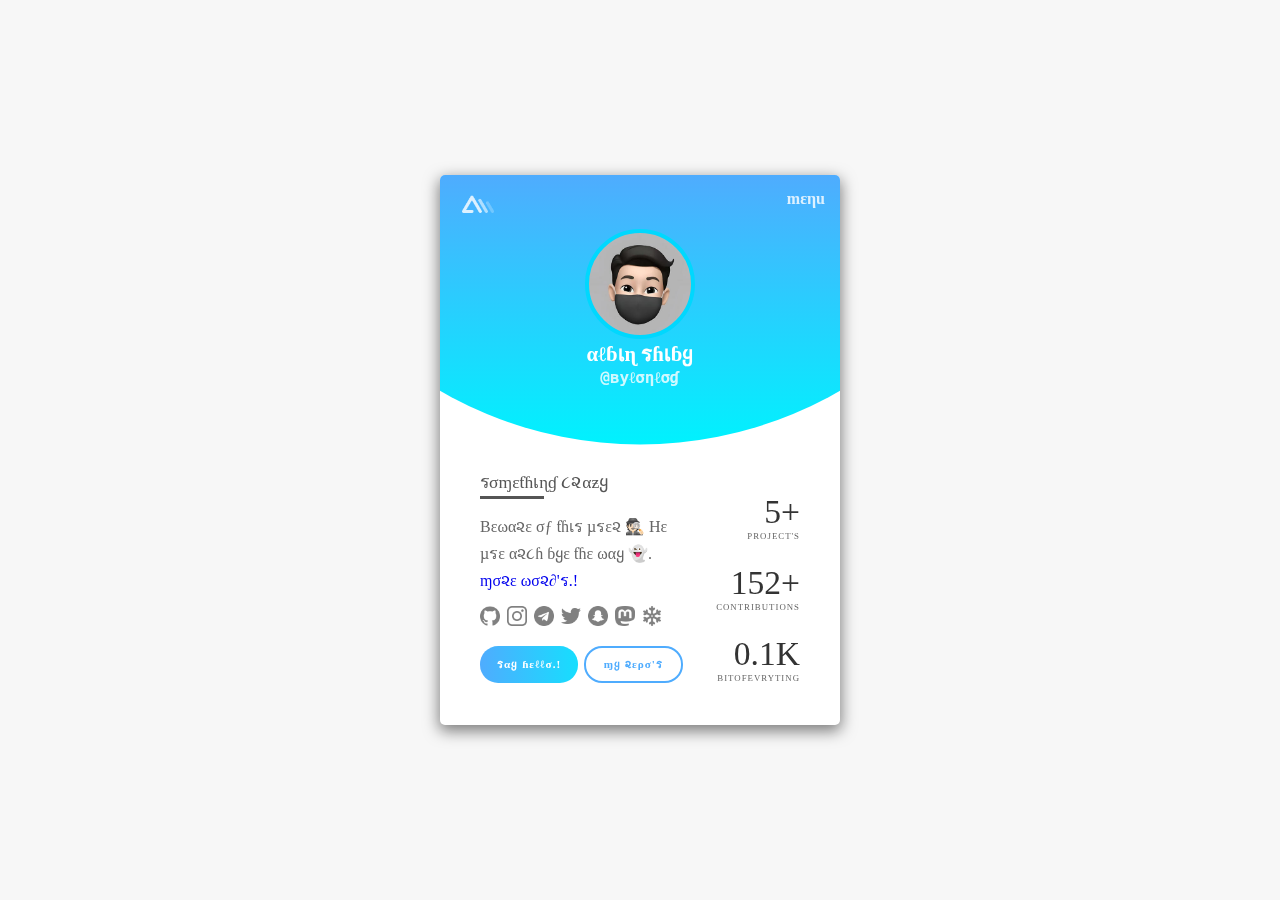
==== index.html @ 75353cfd "Update index.html" ====
<!DOCTYPE html>
<html lang="en">
<head>
    <meta charset="UTF-8">
    <meta name="viewport" content="width=device-width, initial-scale=1.0">
    <meta http-equiv="X-UA-Compatible" content="ie=edge">
    <meta name="theme-color" content="#f7f7f7" />

    <meta property="og:title" content="@BylonLog" />
<meta property="og:description" content="BylonLog | Personal Page For Public" />
<meta property="og:type" content="website" />
<meta property="og:url" content="https://bylonlog.github.io" />
<meta property="og:site_name" content="BylonLog" />
<meta property="og:image" content="assets/img/profile.jpg" />
<meta property="og:image:type" content="image/jpg" />
<meta property="og:locale" content="en_US">
<meta name="description" content="BylonLog | Personal Page For Public">
    


    <link rel="stylesheet" type="text/css" href="assets/style.css">
    <link rel="stylesheet" type="text/css" href="assets/darkk.css">
    <title>Personal WebPage | @BylonLog</title>
    <link rel="icon" type="image/png" href="assets/img/icon.png"/>
    <style>
.dropbtn {
  background-color: transparent;
  color: white;
  padding: 14px;
  height:40px;
  font-size: 16px;
  border-radius: 5px;
  border:1px solid transparent;
  cursor: pointer;
  transform: rotate(0deg);
  float:right;
}

.dropdown {
  position: relative;
  display: inline-block;
}

.dropdown-content {
  display: none;
  position: absolute;
  top:40px;
  right: 0;
  background-color: #f9f9f9;
  min-width: 100px;
  box-shadow: 0px 8px 16px 0px rgba(0,0,0,0.2);
  z-index: 1;
  border-radius:5px;
}

.dropdown-content a {
  color: black;
  padding: 12px 16px;
  text-decoration: none;
  display: block;
  border-radius:5px;
}

.dropdown-content a:hover {background-color: #f1f1f1;}
.dropdown:hover .dropdown-content {display: block;}
.dropdown:hover .dropbtn {background-color: #3e8e41;}
</style>
</head>
<body>
    
    <div class="modal">
        <img src="assets/img/icon1.gif" alt="">
        <div class="close"></div>
    </div>
    
            
    <div class="container">
    
        <div class="card">
        <div class="dropdown menu" style="float:right;">
  <button class="dropbtn menu"><b>mεηu</b></button>
  <div class="dropdown-content">
    <a href="/">Go Home</a>
    <a href="#">Blog'S</a>
    <a href="404">404 eror</a>
  </div>
</div>
            <div class="header">
                <a href="/" class="logo"><img src="assets/img/icons/logo.png" class="logo"></a>


                <div class="main">
                
                    <div class="image">
                        <div class="hover">
                            <i class="fas fa-camera fa-2x"></i>
                        </div>
                    </div>
                    <h3 class="name"><b>αℓɓเɳ รɦเɓყ</b></h3>
                    <h3 class="sub-name">@вуℓσηℓσɠ</h3>
                </div>
            </div>

            <div class="content">
                <div class="left">
                    <div class="about-container">
                        <h3 class="title">รσɱεƭɦเɳɠ ૮૨αƶყ</h3>
                        <p class="text">Bεωα૨ε σƒ ƭɦเร µรε૨ 🕵🏻 Hε µรε α૨૮ɦ ɓყε ƭɦε ωαყ 👻. <a href="#" class="more">ɱσ૨ε ωσ૨∂'ร.!</a></p>
                    </div>

                    <div class="icons-container">
                        <div class="icon">
                            <a href="https://github.com/bylonlog"><img class="icon" src="assets/img/icons/github.png"></img></a>
                            <a href="https://instagram.com/bylonlog"><img class="icon" src="assets/img/icons/instagram.png"></img></a>
                            <a href="https://t.me/@bylonlog"><img class="icon" src="assets/img/icons/telegram.png"></img></a>
                            <a href="https://twitter.com/bylonlog"><img class="icon" src="assets/img/icons/twitter.png"></img></a>
                            <a href="https://snapchat.com/add/bylonlog"><img class="icon" src="assets/img/icons/snapchat.png"></img></a>
                            <a href="https://mstdn.social/@bylonlog"><img class="icon" src="assets/img/icons/mast.png"></img></a>
                            <a href="sf.html"><img class="icon" src="assets/img/icons/snow.png"></img></a>
                       
                           </div><br>
                    </div>
                    <div class="buttons-wrap">
                        <div class="follow-wrap">
                            <a href="mailto:hi.bylonlog@skiff.com" class="follow"><b>รαყ ɦεℓℓσ.!</b></a>
                        </div>
                        <div class="share-wrap">
                            <a href="https://github.com/bylonlog" class="share"><b>ɱყ ૨ερσ'ร</b></a>
                        </div>
                    </div>
                </div>

                <div class="right">
                    <div>
                        <h3 class="number">5+</h3>
                        <h3 class="number-title">Project'S</h3>
                    </div>
                    <div>
                        <h3 class="number">152+</h3>
                        <h3 class="number-title">Contributions</h3>
                    </div>
                    <div>
                        <h3 class="number">0.1K</h3>
                        <h3 class="number-title">BitOfEvryTing</h3>
                    </div>
                </div>
            </div>
        </div>
    </div>
    <script src="assets/js/app.js"></script>
</body>
</html>
---- assets/style.css ----
*{
    padding: 0;
    margin: 0;
    box-sizing: border-box;
    font-family: 'squiggle14', squiggle14;
}

body{
background-color:#f7f7f7;
 
}

.container{
    padding: 20px;
    display: flex;
    justify-content: center;
    align-items: center;
    min-height: 100vh;
}


.card{
    position: relative;
    width: 400px;
    background-color: #fff;
    border-radius: 5px;
    box-shadow: 0 5px 15px 1px rgba(0, 0, 0, 0.5);
    overflow: hidden;
}

.card:before{
    content: '';
    position: absolute;
    width: 100%;
    height: 270px;
    top: 0;
    left: 0;
    background-image: linear-gradient(to top, #00f2fe, #4facfe);
    clip-path: circle(400px at 50% -48.5%);
}

.header{
    position: relative;
    height: 265px;
}

.menu{
    z-index: 3;
    transition: .3s;
    opacity: .9;
}

.menu:hover{
    opacity: 1;
}

.logo{
    position: absolute;
    width: 32px;
    height:18px;
    top: .6rem;
    left: .7rem;
    z-index: 3;
    transition: .3s;
    opacity: .9;
}
.logo:hover{
    opacity: 1;
}

.main{
    position: absolute;
    width: 100%;
    height: 100%;
    top: 0;
    left: 0;
    display: flex;
    flex-direction: column;
    justify-content: center;
    align-items: center;
}

.main .image{
    position: relative;
    width: 110px;
    height: 110px;
    border-radius: 50%;
    background: url('img/profile.jpg') no-repeat center / cover;
    border: 4px solid #00d8fe;
    margin-bottom: 2px;
    overflow: hidden;
    cursor: pointer;
}

.image .hover{
    position: absolute;
    width: 100%;
    height: 100%;
    top: 0;
    left: 0;
    background-color: rgba(79, 172, 254, .7);
    display: flex;
    justify-content: center;
    align-items: center;
    color: #fff;
    transition: .5s;
    opacity: 0;
}

.image:hover .hover{
    opacity: 1;
}

.hover.active{
    opacity: 1;
}

.name{
    font-size: 1.3rem;
    color: #fff;
    font-weight: 520;
    line-height: .8;
    margin: 5px 0;
}

.sub-name{
    font-family: 'Cutive Mono', monospace;
    font-size: 1rem;
    opacity: .8;
    color: #fff;
}

.content{
    display: flex;
    padding: 1.7rem 2.5rem 2.6rem 2.5rem;
}

.right{
    padding-top: 1.5rem;
    display: flex;
    flex-direction: column;
    text-align: right;
    align-items: flex-end;
    justify-content: space-between;
    margin-left: 2.1rem;
}

.number{
    font-size: 2.1rem;
    font-weight: 200;
    color: #333;
    line-height: 1.2;
}

.number-title{
    font-size: .55rem;
    color: #666;
    font-weight: 400;
    line-height: 1;
    letter-spacing: 1px;
    text-transform: uppercase;
}

.title{
    position: relative;
    color: #555;
    font-weight: 500;
    font-size: 1.1rem;
    padding: 0 0 3px 0;
    margin-bottom: .9rem;
    display: inline-block;
}

.title:after{
    content: '';
    position: absolute;
    height: 3px;
    width: 50%;
    background-color: #555;
    bottom: 0;
    left: 0;
}

.text{
    color: #666;
    font-weight: 300;
    line-height: 1.7;
}
.more{
    text-decoration: none;
}
.more:hover{
    text-decoration: underline;
    transition-delay: 2s;
    transition-duration: 3s;
}
.icons-container{
    padding: .7rem 0;
}

.icon{
    margin-right: 3px;
    transition: .3s;
    width: 20px;
    height: 20px;
    display: inline;
    filter: contrast(0%);
}
.icon:hover{
    filter:contrast(60%)
}

.buttons-wrap{
    display: flex;
    margin-top: 5px;
}

.follow-wrap, .share-wrap{
    flex: 4;
    display: flex;
    justify-content: center;
    align-items: center;
    transition: .5s;
}

.follow-wrap:hover, .share-wrap:hover{
    flex: 5;
}

.follow{
    padding: 9.6px 0;
    width: 100%;
    background: linear-gradient(to right, #4facfe 0%, #00f2fe 140%);
    color: #fff;
    text-align: center;
    text-decoration: none;
    font-size: .7rem;
    letter-spacing: 1px;
    text-transform: none;
    border-radius: 18.1px;
    margin-right: 3px;
}

.share{
    padding: 7.6px 0;
    width: 100%;
    border: 2px solid #4facfe;
    color: #4facfe;
    text-decoration: none;
    text-align: center;
    font-size: .7rem;
    letter-spacing: 1px;
    text-transform: none;
    margin-left: 3px;
    border-radius: 18.1px;
}

.modal{
    position: fixed;
    width: 100%;
    height: 100vh;
    background-color: rgba(0, 0, 0, 0.8);
    z-index: -1;
    opacity: 0;
    transition: .5s;
}

.modal img{
    position: absolute;
    top: 25%;
    left: 50%;
    transform: translate(-50%, -50%) scale(.3);
    max-width: 100%;
    max-height: 100%;
    transition: .5s;
}

.modal.show{
    opacity: 1;
    z-index: 99;
}

.modal.show img{
    top: 50%;
    transform: translate(-50%, -50%) scale(1);
}

.close{
    position: absolute;
    top: 1rem;
    right: 1rem;
    width: 30px;
    height: 30px;
    cursor: pointer;
    transition: .3s;
}

.close:hover{
    opacity: .5;
}

.close:before, .close:after{
    content: '';
    position: absolute;
    width: 100%;
    height: 3px;
    border-radius: 1.5px;
    top: 50%;
    left: 50%;
    background-color: #fff;
}

.close:before{
    transform: translate(-50%, -50%) rotate(45deg);
}

.close:after{
    transform: translate(-50%, -50%) rotate(135deg);
}

@media (max-width: 410px){
    .content{
        flex-direction: column;
    }

    .right{
        flex-direction: row;
        text-align: center;
        justify-content: space-around;
        align-items: center;
        margin: 0;
    }
}

@media (max-width: 370px){
    .header{
        height: 230px;
    }

    .card:before{
        clip-path: circle(400px at 50% -74.5%);
        height: 230px;
    }

 

    .main .image{
        width: 90px;
        height: 90px;
        border-width: 3px;
    }

    .name{
        font-size: 1.1rem;
    } 
    .sub-name{
        font-size: .8rem;
    }

    .content{
        padding: 1.2rem 1.8rem 1.8rem 1.8rem;
    }

    .number{
        font-size: 1.8rem;
    }

    .number-title{
        font-size: .4rem;
    }

    .right{
        padding-top: 1rem;
    }

    .title{
        font-size: .9rem;
        margin-bottom: .5rem;
    }

    .text{
        font-size: .8rem;
    }

    .icons-container{
        padding: .4rem 0;
    }

    .icon{
        font-size: 1rem;
        width: 18px;
    height: 18px;
    }

    .follow{
        padding: 7.6px 0;
        border-radius: 14.6px;
        font-size: .6rem;
    }

    .share{
        padding: 5.6px 0;
        border-radius: 14.6px;
        font-size: .6rem;
    }
}
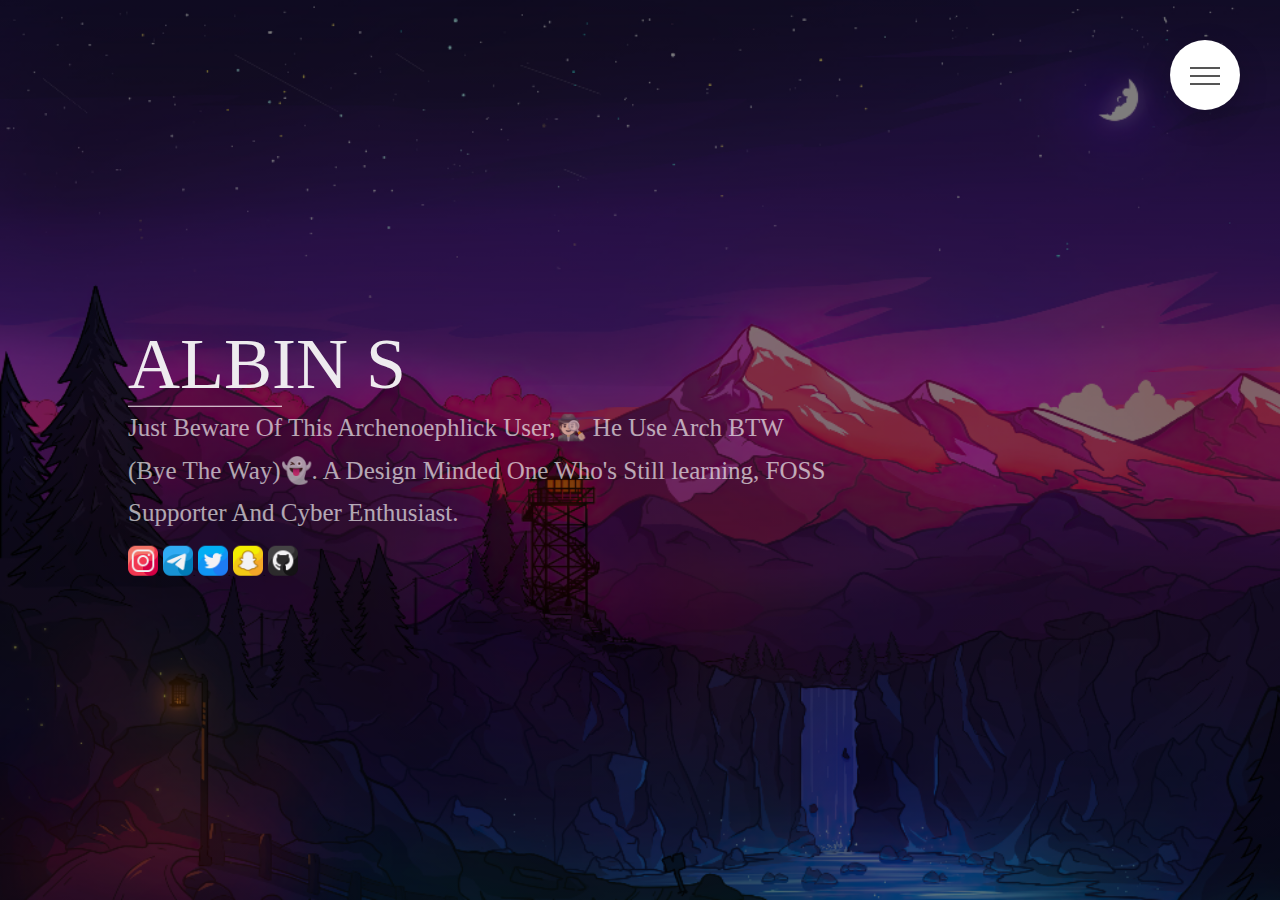
==== commit 94e54df7: "Add files via upload" ====
--- a/index.html
+++ b/index.html
@@ -1,152 +1,78 @@
 <!DOCTYPE html>
 <html lang="en">
+
 <head>
-    <meta charset="UTF-8">
-    <meta name="viewport" content="width=device-width, initial-scale=1.0">
-    <meta http-equiv="X-UA-Compatible" content="ie=edge">
-    <meta name="theme-color" content="#f7f7f7" />
+        <meta http-equiv="content-type" content="text/html; charset=UTF-8">
+        <meta charset="UTF-8">
+        <meta name="viewport" content="width=device-width, initial-scale=1.0">
+        <title>BylonLog | Personal Page</title>
+        <meta name="theme-color" content="#0f0a20">
+        <meta name="description" content="  
+ALBIN S
+Just Beware Of This Archenoephlick User,🕵🏻 He Use Arch BTW (Bye The Way)👻. A Design Minded One Who's Still learning, FOSS Supporter And Cyber Enthusiast.">
+        <meta itemprop="name" content="BylonLog | Personal Page">
+        <meta itemprop="description" content="  
+ALBIN S
+Just Beware Of This Archenoephlick User,🕵🏻 He Use Arch BTW (Bye The Way)👻. A Design Minded One Who's Still learning, FOSS Supporter And Cyber Enthusiast.">
+        <meta itemprop="image" content="/meta.68c3c419.jpg">
+        <meta property="og:url" content="http://nisar.surge.sh">
+        <meta property="og:type" content="website">
+        <meta property="og:title" content="BylonLog | Personal Page">
+        <meta property="og:description" content="  
+ALBIN S
+Just Beware Of This Archenoephlick User,🕵🏻 He Use Arch BTW (Bye The Way)👻. A Design Minded One Who's Still learning, FOSS Supporter And Cyber Enthusiast.">
+        <meta property="og:image" content="/meta.68c3c419.jpg">
+        <meta name="twitter:card" content="summary_large_image">
+        <meta name="twitter:title" content="BylonLog | Personal Page">
+        <meta name="twitter:description" content="  
+ALBIN S
+Just Beware Of This Archenoephlick User,🕵🏻 He Use Arch BTW (Bye The Way)👻. A Design Minded One Who's Still learning, FOSS Supporter And Cyber Enthusiast.">
+        <meta name="twitter:image" content="/meta.68c3c419.jpg">
+        <link href="index_files/css.css" rel="stylesheet">
+        <script src="index_files/js/js.f91db0e0.js" defer="defer"></script>
+        <link rel="stylesheet" href="index_files/js.6b45d150.css">
+        <link rel="icon" type="image/png" href="index_files/icons/icon.png"/>
+</head>
 
-    <meta property="og:title" content="@BylonLog" />
-<meta property="og:description" content="BylonLog | Personal Page For Public" />
-<meta property="og:type" content="website" />
-<meta property="og:url" content="https://bylonlog.github.io" />
-<meta property="og:site_name" content="BylonLog" />
-<meta property="og:image" content="assets/img/profile.jpg" />
-<meta property="og:image:type" content="image/jpg" />
-<meta property="og:locale" content="en_US">
-<meta name="description" content="BylonLog | Personal Page For Public">
-    
+<body>
 
+        <div class="navigation"> <input type="checkbox" class="navigation__checkbox" id="nav-toggle"> <label
+                        for="nav-toggle" class="navigation__button"> <span class="navigation__icon"
+                                aria-label="toggle navigation menu">&nbsp;</span> </label>
+                <div class="navigation__background">&nbsp;</div>
+                <nav class="navigation__nav" role="navigation">
+                        <ul class="navigation__list">
+                                <li class="navigation__item"> <a href="#header"
+                                                class="navigation__link"><span>01</span>Go Homepage</a> </li>
+                                <li class="navigation__item"> <a href="https://github.com/bylonlog"
+                                                class="navigation__link"><span>02</span>Work'S view</a> </li>
+                                <li class="navigation__item"> <a href="sf"
+                                                class="navigation__link"><span>03</span>SnowFlakeS</a> </li>
+                                <li class="navigation__item"> <a href="social"
+                                                class="navigation__link"><span>04</span>Social Links</a> </li>
+                                <li class="navigation__item"> <a href="mailto:hi.bylonlog@skiff.com"
+                                                class="navigation__link"><span>05</span>get In Touch</a> </li>
+                        </ul>
+                </nav>
+        </div>
+        <header class="header" role="banner" id="header">
+                <div class="header__text-box">
+                        <h1 class="heading-primary"><strong>ALBIN S</strong></h1>
+                        <hr />
+                        <p class="header__description">Just Beware Of This Archenoephlick User,🕵🏻 He Use Arch BTW (Bye The Way)👻. A Design Minded One Who's Still learning, FOSS Supporter And Cyber Enthusiast.</p><br>
+                        <div class="icon">
+     <a href="https://instagram.com/bylonlog"><img class="icon" src="index_files/icons/insta.png"></img></a>.
+     <a href="https://t.me/bylonlog"><img class="icon" src="index_files/icons/telegram.png"></img></a>.
+     <a href="https://twitter.com/bylonlog"><img class="icon" src="index_files/icons/twit.png"></img></a>.
+     <a href="https://snapchat.com/add/bylonlog"><img class="icon" src="index_files/icons/snapchat.png"></img></a>.
+     <a href="https://github.com/bylonlog"><img class="icon" src="index_files/icons/github.png"></img></a><br>
+    </div>
+                </div>
+        </header>
+        
+                               
+            
+        <script>for (var e = document.querySelector(".navigation__checkbox"), n = document.querySelectorAll(".navigation__link"), c = 0; c < n.length; ++c)n[c].addEventListener("click", function () { e.checked = !1 });</script>
+</body>
 
-    <link rel="stylesheet" type="text/css" href="assets/style.css">
-    <link rel="stylesheet" type="text/css" href="assets/darkk.css">
-    <title>Personal WebPage | @BylonLog</title>
-    <link rel="icon" type="image/png" href="assets/img/icon.png"/>
-    <style>
-.dropbtn {
-  background-color: transparent;
-  color: white;
-  padding: 14px;
-  height:40px;
-  font-size: 16px;
-  border-radius: 5px;
-  border:1px solid transparent;
-  cursor: pointer;
-  transform: rotate(0deg);
-  float:right;
-}
-
-.dropdown {
-  position: relative;
-  display: inline-block;
-}
-
-.dropdown-content {
-  display: none;
-  position: absolute;
-  top:40px;
-  right: 0;
-  background-color: #f9f9f9;
-  min-width: 100px;
-  box-shadow: 0px 8px 16px 0px rgba(0,0,0,0.2);
-  z-index: 1;
-  border-radius:5px;
-}
-
-.dropdown-content a {
-  color: black;
-  padding: 12px 16px;
-  text-decoration: none;
-  display: block;
-  border-radius:5px;
-}
-
-.dropdown-content a:hover {background-color: #f1f1f1;}
-.dropdown:hover .dropdown-content {display: block;}
-.dropdown:hover .dropbtn {background-color: #3e8e41;}
-</style>
-</head>
-<body>
-    
-    <div class="modal">
-        <img src="assets/img/icon1.gif" alt="">
-        <div class="close"></div>
-    </div>
-    
-            
-    <div class="container">
-    
-        <div class="card">
-        <div class="dropdown menu" style="float:right;">
-  <button class="dropbtn menu"><b>mεηu</b></button>
-  <div class="dropdown-content">
-    <a href="/">Go Home</a>
-    <a href="#">Blog'S</a>
-    <a href="404">404 eror</a>
-  </div>
-</div>
-            <div class="header">
-                <a href="/" class="logo"><img src="assets/img/icons/logo.png" class="logo"></a>
-
-
-                <div class="main">
-                
-                    <div class="image">
-                        <div class="hover">
-                            <i class="fas fa-camera fa-2x"></i>
-                        </div>
-                    </div>
-                    <h3 class="name"><b>αℓɓเɳ รɦเɓყ</b></h3>
-                    <h3 class="sub-name">@вуℓσηℓσɠ</h3>
-                </div>
-            </div>
-
-            <div class="content">
-                <div class="left">
-                    <div class="about-container">
-                        <h3 class="title">รσɱεƭɦเɳɠ ૮૨αƶყ</h3>
-                        <p class="text">Bεωα૨ε σƒ ƭɦเร µรε૨ 🕵🏻 Hε µรε α૨૮ɦ ɓყε ƭɦε ωαყ 👻. <a href="#" class="more">ɱσ૨ε ωσ૨∂'ร.!</a></p>
-                    </div>
-
-                    <div class="icons-container">
-                        <div class="icon">
-                            <a href="https://github.com/bylonlog"><img class="icon" src="assets/img/icons/github.png"></img></a>
-                            <a href="https://instagram.com/bylonlog"><img class="icon" src="assets/img/icons/instagram.png"></img></a>
-                            <a href="https://t.me/@bylonlog"><img class="icon" src="assets/img/icons/telegram.png"></img></a>
-                            <a href="https://twitter.com/bylonlog"><img class="icon" src="assets/img/icons/twitter.png"></img></a>
-                            <a href="https://snapchat.com/add/bylonlog"><img class="icon" src="assets/img/icons/snapchat.png"></img></a>
-                            <a href="https://mstdn.social/@bylonlog"><img class="icon" src="assets/img/icons/mast.png"></img></a>
-                            <a href="sf.html"><img class="icon" src="assets/img/icons/snow.png"></img></a>
-                       
-                           </div><br>
-                    </div>
-                    <div class="buttons-wrap">
-                        <div class="follow-wrap">
-                            <a href="mailto:hi.bylonlog@skiff.com" class="follow"><b>รαყ ɦεℓℓσ.!</b></a>
-                        </div>
-                        <div class="share-wrap">
-                            <a href="https://github.com/bylonlog" class="share"><b>ɱყ ૨ερσ'ร</b></a>
-                        </div>
-                    </div>
-                </div>
-
-                <div class="right">
-                    <div>
-                        <h3 class="number">5+</h3>
-                        <h3 class="number-title">Project'S</h3>
-                    </div>
-                    <div>
-                        <h3 class="number">152+</h3>
-                        <h3 class="number-title">Contributions</h3>
-                    </div>
-                    <div>
-                        <h3 class="number">0.1K</h3>
-                        <h3 class="number-title">BitOfEvryTing</h3>
-                    </div>
-                </div>
-            </div>
-        </div>
-    </div>
-    <script src="assets/js/app.js"></script>
-</body>
 </html>
--- a/index_files/js.6b45d150.css
+++ b/index_files/js.6b45d150.css
@@ -0,0 +1,393 @@
+*,
+:after,
+:before {
+    margin: 0;
+    padding: 0;
+    box-sizing: inherit;
+}
+
+html {
+    font-size: 62.5%
+}
+
+body {
+    background-image: linear-gradient( rgba(0, 0, 0, 0.5), rgba(0, 0, 0, 0.5) ), url('bg.png');
+    background-size: cover;
+    background-attachment: fixed;
+    background-repeat: no-repeat;
+}
+
+p {
+    line-height: 1.7
+}
+
+
+
+.intro-text {
+    max-width: 50rem;
+    margin: 0 auto;
+    font-size: 1.8rem;
+    text-align: left
+}
+
+@media (min-width:768px) {
+    .intro-text {
+        font-size: 2.4rem;
+        max-width: 70rem
+    }
+}
+
+.heading-primary {
+    font-weight: 300;
+    color: #f7f7f7;
+    opacity: 1;
+    display: inline-block;
+    font-size: 4.4rem;
+    text-align: left;
+}
+
+@media (min-width:768px) {
+    .heading-primary {
+        font-size: 7.2rem
+    }
+}
+
+.heading-secondary {
+    font-size: 2.4rem;
+    font-weight: 900;
+    text-align:left;
+}
+
+.heading-secondary:after {
+    content: "";
+    display: block;
+    margin: 2rem auto;
+    height: 2px;
+    width: 12rem;
+    background-color: #777
+}
+
+@media (min-width:768px) {
+    .heading-secondary:after {
+        margin: 3rem auto
+    }
+}
+
+@media (min-width:768px) {
+    .heading-secondary {
+        font-size: 4.5rem
+    }
+}
+
+.heading-tertiary {
+    font-size: 2.2rem;
+    font-weight: 00
+}
+
+@media (min-width:768px) {
+    .heading-tertiary {
+        font-size: 2.4rem
+    }
+}
+
+.u-text-center {
+    text-align: left !important
+}
+
+.row {
+    max-width: 114rem;
+    margin: 0 auto
+}
+
+.row:after {
+    content: "";
+    display: block;
+    clear: both
+}
+
+@media (min-width:768px) {
+    .row {
+        display: table
+    }
+}
+
+@media (min-width:768px) {
+    .row [class^=col-] {
+        width: calc(50% - 8rem);
+        float: left
+    }
+}
+hr {
+   width: 30%;
+   height: 1px;
+   border: 0 none;
+   background-color: #fff;
+   text-align:left;
+}
+
+@media (min-width:768px) {
+hr{
+   width: 15%;
+   height: 1px;
+   border: 0 none;
+   background-color: #fff;
+   text-align:left;
+   }
+}
+.icon{
+    width: 30px;
+    height: 30px;
+    display: inline;
+}
+.icon:hover{
+filter:grayscale(10%);
+}
+.navigation__checkbox {
+    display: none
+}
+
+.navigation__button {
+    position: fixed;
+    top: 1.5rem;
+    right: 1.5rem;
+    height: 5rem;
+    width: 5rem;
+    text-align: center;
+    background-color: #fff;
+    border-radius: 50%;
+    z-index: 300;
+    box-shadow: 0 1rem 3rem rgba(0, 0, 0, .2);
+    cursor: pointer
+}
+
+@media (min-width:768px) {
+    .navigation__button {
+        top: 4rem;
+        right: 4rem;
+        height: 7rem;
+        width: 7rem
+    }
+}
+
+.navigation__background {
+    position: fixed;
+    top: 2rem;
+    right: 2rem;
+    height: 3rem;
+    width: 3rem;
+    border-radius: 50%;
+    background: #293335;
+    background-size: cover;
+    background-position: 50%;
+    z-index: 100;
+    transition: all .8s cubic-bezier(.86, 0, .07, 1)
+}
+
+@media (min-width:768px) {
+    .navigation__background {
+        top: 4.5rem;
+        right: 4.5rem;
+        height: 6rem;
+        width: 6rem
+    }
+}
+
+.navigation__nav {
+    position: fixed;
+    top: 0;
+    left: 0;
+    height: 100vh;
+    opacity: 0;
+    width: 0;
+    visibility: hidden;
+    z-index: 200;
+    transition: all .8s cubic-bezier(.68, -.55, .265, 1.55)
+}
+
+.navigation__list {
+    position: absolute;
+    top: 50%;
+    left: 50%;
+    transform: translate(-50%, -50%);
+    text-align: center;
+    width: 100%;
+    list-style: none
+}
+
+.navigation__item {
+    margin: 1rem
+}
+
+.navigation__link:link,
+.navigation__link:visited {
+    display: inline-block;
+    padding: 1rem 2rem;
+    text-transform: uppercase;
+    color: #91abaa;
+    font-size: 2.4rem;
+    text-decoration: none;
+    transition: all .2s
+}
+
+@media (min-width:768px) {
+
+    .navigation__link:link,
+    .navigation__link:visited {
+        font-size: 3.8rem
+    }
+}
+
+.navigation__link:link span,
+.navigation__link:visited span {
+    margin-right: 1.5rem;
+    display: inline-block
+}
+
+.navigation__link:hover {
+    color: #f4f4f4;
+    transform: scale(1.1)
+}
+
+.navigation__checkbox:checked~.navigation__background {
+    transform: scale(80)
+}
+
+.navigation__checkbox:checked~.navigation__nav {
+    width: 100%;
+    visibility: visible;
+    opacity: 1
+}
+
+.navigation__icon {
+    position: relative;
+    margin-top: 2.5rem
+}
+
+@media (min-width:768px) {
+    .navigation__icon {
+        margin-top: 3.5rem
+    }
+}
+
+.navigation__icon,
+.navigation__icon:after,
+.navigation__icon:before {
+    display: inline-block;
+    width: 2.2rem;
+    height: 2px;
+    background-color: #555
+}
+
+@media (min-width:768px) {
+
+    .navigation__icon,
+    .navigation__icon:after,
+    .navigation__icon:before {
+        width: 3rem
+    }
+}
+
+.navigation__icon:after,
+.navigation__icon:before {
+    content: "";
+    position: absolute;
+    left: 0;
+    transition: all .2s
+}
+
+.navigation__icon:before {
+    top: -.8rem
+}
+
+.navigation__icon:after {
+    top: .8rem
+}
+
+.navigation__button:hover .navigation__icon:before {
+    top: -1rem
+}
+
+.navigation__button:hover .navigation__icon:after {
+    top: 1rem
+}
+
+.navigation__checkbox:checked+.navigation__button .navigation__icon {
+    background-color: transparent
+}
+
+.navigation__checkbox:checked+.navigation__button .navigation__icon:before {
+    top: 0;
+    transform: rotate(135deg)
+}
+
+.navigation__checkbox:checked+.navigation__button .navigation__icon:after {
+    top: 0;
+    transform: rotate(-135deg)
+}
+
+
+.header {
+    
+    background-image: url('bg.png');
+    background-size: cover;
+    background-attachment: fixed;
+    background-repeat: no-repeat;
+    text-align: left;
+}
+
+.header__text-box {
+    position: absolute;
+    top: 50%;
+    left: 50%;
+    width: 80%;
+    max-width: 114rem;
+    max-width: 150rem;
+    transform: translate(-50%, -50%);
+    opacity: .95
+}
+
+.header__description {
+    max-width: 70rem;
+    font-size: 1.8rem;
+    color: #f7f7f7;
+    opacity: .7;
+    text-align:left;
+}
+
+@media (min-width:768px) {
+    .header__description {
+        width: 70%;
+        font-size: 2.5rem;
+        text-align:left;
+    }
+}
+
+.header__director {
+    position: absolute;
+    bottom: 0;
+    left: 50%;
+    padding-bottom: 1rem;
+    transform: translateX(-50%);
+    color: #fff;
+    opacity: .7
+}
+
+@media (min-width:768px) {
+    .header__director {
+        font-size: 1.7rem
+    }
+}
+
+.intro {
+    text-align: left;
+    background: #f4f4f4;
+    padding: 4rem 5rem 0rem;
+    border-radius:15px;
+    margin-left:1em;
+    margin-right:1em;
+    margin-bottom:1em;
+   box-shadow: 0px 5px 5px 0px rgba(0, 0, 0, 0.1); 
+}
+
+
+
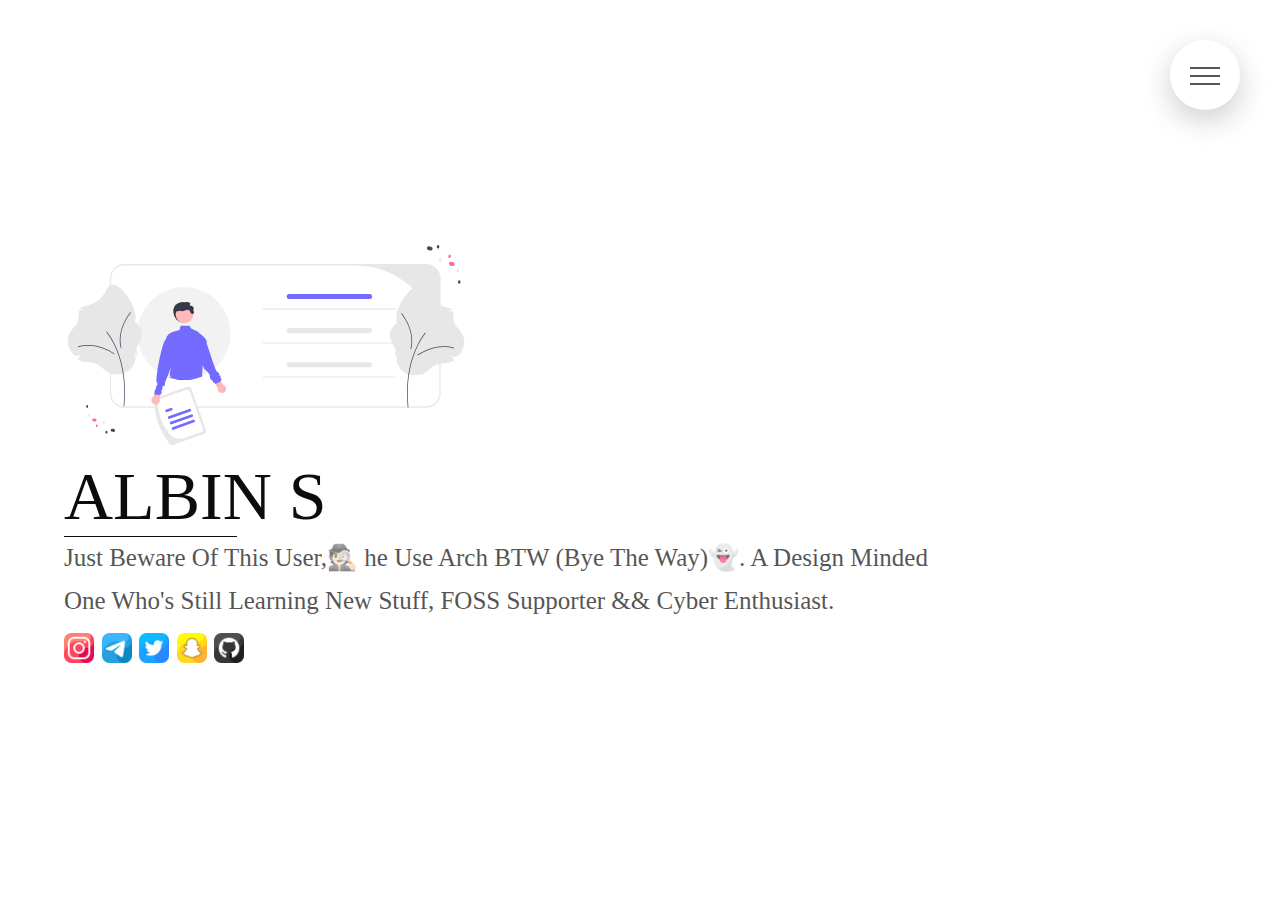
==== commit e3aab453: "Add files via upload" ====
--- a/index.html
+++ b/index.html
@@ -6,7 +6,7 @@
         <meta charset="UTF-8">
         <meta name="viewport" content="width=device-width, initial-scale=1.0">
         <title>BylonLog | Personal Page</title>
-        <meta name="theme-color" content="#0f0a20">
+        <meta name="theme-color" content="#f7f7f7">
         <meta name="description" content="  
 ALBIN S
 Just Beware Of This Archenoephlick User,🕵🏻 He Use Arch BTW (Bye The Way)👻. A Design Minded One Who's Still learning, FOSS Supporter And Cyber Enthusiast.">
@@ -56,18 +56,24 @@
                 </nav>
         </div>
         <header class="header" role="banner" id="header">
+        
                 <div class="header__text-box">
+                <img class="image" src="index_files/one.svg" ><br>
                         <h1 class="heading-primary"><strong>ALBIN S</strong></h1>
                         <hr />
-                        <p class="header__description">Just Beware Of This Archenoephlick User,🕵🏻 He Use Arch BTW (Bye The Way)👻. A Design Minded One Who's Still learning, FOSS Supporter And Cyber Enthusiast.</p><br>
+                        <p class="header__description">
+
+Just Beware Of This User,🕵🏻 he Use Arch BTW (Bye The Way)👻. A Design Minded One Who's Still Learning New Stuff, FOSS Supporter && Cyber Enthusiast.</p><br>
                         <div class="icon">
-     <a href="https://instagram.com/bylonlog"><img class="icon" src="index_files/icons/insta.png"></img></a>.
-     <a href="https://t.me/bylonlog"><img class="icon" src="index_files/icons/telegram.png"></img></a>.
-     <a href="https://twitter.com/bylonlog"><img class="icon" src="index_files/icons/twit.png"></img></a>.
-     <a href="https://snapchat.com/add/bylonlog"><img class="icon" src="index_files/icons/snapchat.png"></img></a>.
+     <a href="https://instagram.com/bylonlog"><img class="icon" src="index_files/icons/insta.png"></img></a>..
+     <a href="https://t.me/bylonlog"><img class="icon" src="index_files/icons/telegram.png"></img></a>..
+     <a href="https://twitter.com/bylonlog"><img class="icon" src="index_files/icons/twit.png"></img></a>..
+     <a href="https://snapchat.com/add/bylonlog"><img class="icon" src="index_files/icons/snapchat.png"></img></a>..
      <a href="https://github.com/bylonlog"><img class="icon" src="index_files/icons/github.png"></img></a><br>
     </div>
+    
                 </div>
+               
         </header>
         
                                
--- a/index_files/js.6b45d150.css
+++ b/index_files/js.6b45d150.css
@@ -9,9 +9,22 @@
 html {
     font-size: 62.5%
 }
-
+.image{
+width:280px;
+height:160px;
+border-radius:15px;
+margin:10px;
+margin-left:2px;
+}
+@media (min-width:768px) {
+    .image {
+        width:400px;
+height:200px;
+    }
+}
 body {
-    background-image: linear-gradient( rgba(0, 0, 0, 0.5), rgba(0, 0, 0, 0.5) ), url('bg.png');
+background-color: f7f7f7;
+    
     background-size: cover;
     background-attachment: fixed;
     background-repeat: no-repeat;
@@ -38,17 +51,19 @@
 }
 
 .heading-primary {
-    font-weight: 300;
-    color: #f7f7f7;
+font-family: 'kaiju_monster__gregular';
+    font-weight: 200;
+    color: black;
     opacity: 1;
     display: inline-block;
-    font-size: 4.4rem;
+    font-size: 4.8rem;
     text-align: left;
 }
 
 @media (min-width:768px) {
     .heading-primary {
-        font-size: 7.2rem
+        font-size: 6.8rem;
+        font-family: 'kaiju_monster__gregular';
     }
 }
 
@@ -121,8 +136,9 @@
    width: 30%;
    height: 1px;
    border: 0 none;
-   background-color: #fff;
+   background-color: black;
    text-align:left;
+   color:black;
 }
 
 @media (min-width:768px) {
@@ -130,7 +146,7 @@
    width: 15%;
    height: 1px;
    border: 0 none;
-   background-color: #fff;
+   background-color: black;
    text-align:left;
    }
 }
@@ -138,6 +154,7 @@
     width: 30px;
     height: 30px;
     display: inline;
+    color:white;
 }
 .icon:hover{
 filter:grayscale(10%);
@@ -327,7 +344,7 @@
 
 
 .header {
-    
+    font-family: 'kaiju_monster__gregular';
     background-image: url('bg.png');
     background-size: cover;
     background-attachment: fixed;
@@ -339,7 +356,7 @@
     position: absolute;
     top: 50%;
     left: 50%;
-    width: 80%;
+    width: 90%;
     max-width: 114rem;
     max-width: 150rem;
     transform: translate(-50%, -50%);
@@ -347,16 +364,18 @@
 }
 
 .header__description {
-    max-width: 70rem;
+font-family: 'kaiju_monster__gregular';
+    max-width: 90rem;
     font-size: 1.8rem;
-    color: #f7f7f7;
+    color: black;
     opacity: .7;
     text-align:left;
 }
 
 @media (min-width:768px) {
     .header__description {
-        width: 70%;
+    font-family: 'kaiju_monster__gregular';
+        width: 80%;
         font-size: 2.5rem;
         text-align:left;
     }
@@ -391,3 +410,68 @@
 
 
 
+	/* Dark Theme */
+		@media (prefers-color-scheme: dark) {
+		body {
+background-color: #14191a;
+    
+    background-size: cover;
+    background-attachment: fixed;
+    background-repeat: no-repeat;
+}
+		.heading-primary {
+font-family: 'kaiju_monster__gregular';
+    font-weight: 200;
+    color: #42ada6;
+    opacity: 1;
+    display: inline-block;
+    font-size: 4.8rem;
+    text-align: left;
+}
+@media (min-width:768px) {
+    .heading-primary {
+        font-size: 6.8rem;
+        font-family: 'kaiju_monster__gregular';
+    }
+}
+.header__description {
+font-family: 'kaiju_monster__gregular';
+    max-width: 90rem;
+    font-size: 1.8rem;
+    color: #89a3af;
+    opacity: .7;
+    text-align:left;
+}
+@media (min-width:768px) {
+    .header__description {
+    font-family: 'kaiju_monster__gregular';
+        width: 80%;
+        font-size: 2.5rem;
+        text-align:left;
+    }
+}
+.icon{
+    width: 30px;
+    height: 30px;
+    display: inline;
+    color:#14191a;
+}
+hr {
+   width: 30%;
+   height: 1px;
+   border: 0 none;
+   background-color: #333d41;
+   text-align:left;
+   color:black;
+}
+
+@media (min-width:768px) {
+hr{
+   width: 15%;
+   height: 1px;
+   border: 0 none;
+   background-color: #333d41;
+   text-align:left;
+   }
+}
+		}
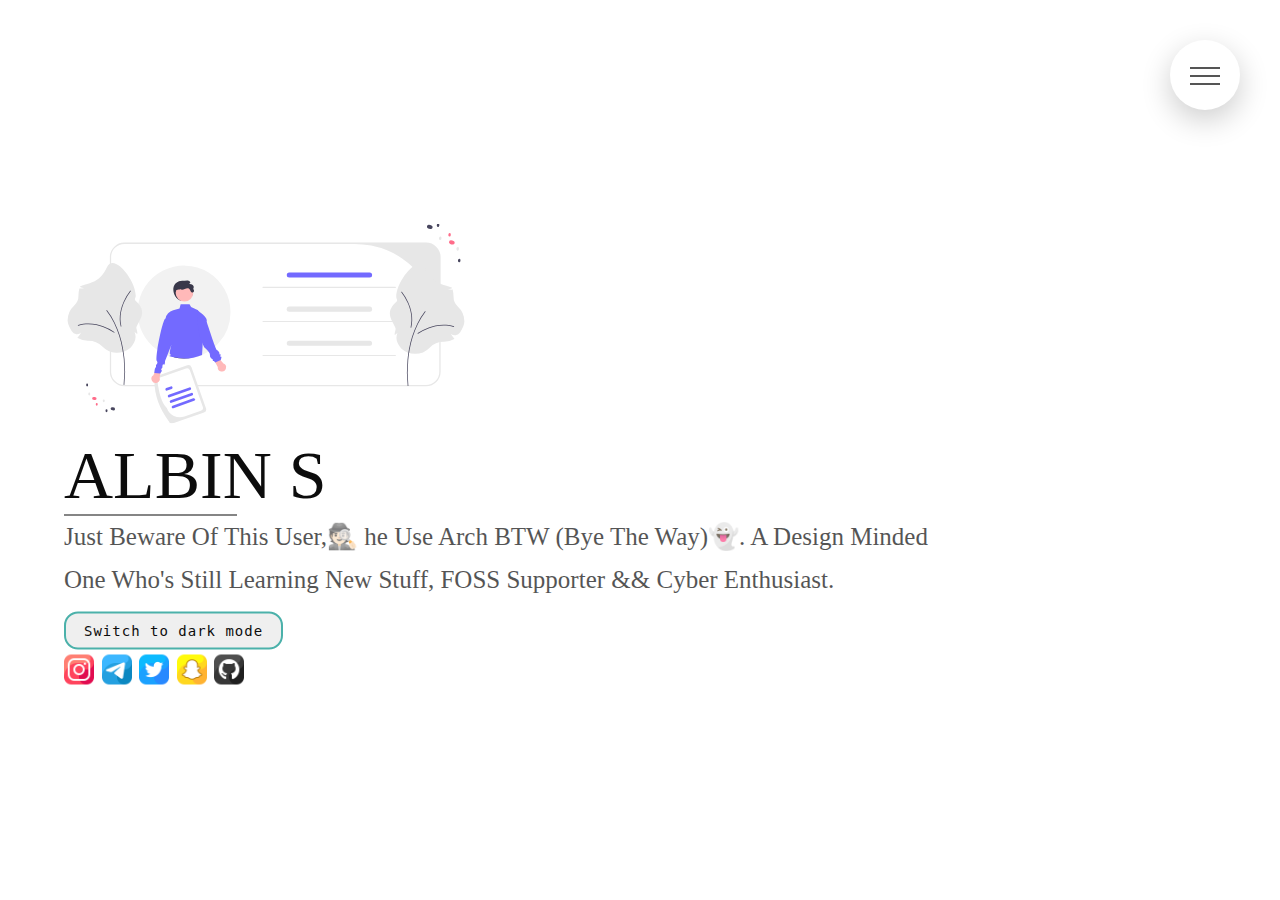
==== commit c48be04f: "Add files via upload" ====
--- a/index.html
+++ b/index.html
@@ -31,6 +31,7 @@
         <link href="index_files/css.css" rel="stylesheet">
         <script src="index_files/js/js.f91db0e0.js" defer="defer"></script>
         <link rel="stylesheet" href="index_files/js.6b45d150.css">
+        <link id="theme" rel="stylesheet" type="text/css" href="light-theme.css" />
         <link rel="icon" type="image/png" href="index_files/icons/icon.png"/>
 </head>
 
@@ -58,12 +59,13 @@
         <header class="header" role="banner" id="header">
         
                 <div class="header__text-box">
-                <img class="image" src="index_files/one.svg" ><br>
+                <img class="image" src="one.svg" ><br>
                         <h1 class="heading-primary"><strong>ALBIN S</strong></h1>
                         <hr />
                         <p class="header__description">
 
 Just Beware Of This User,🕵🏻 he Use Arch BTW (Bye The Way)👻. A Design Minded One Who's Still Learning New Stuff, FOSS Supporter && Cyber Enthusiast.</p><br>
+<button class="btn, button_slide slide_diagonal" id="theme-toggle">Switch to dark mode</button><br>
                         <div class="icon">
      <a href="https://instagram.com/bylonlog"><img class="icon" src="index_files/icons/insta.png"></img></a>..
      <a href="https://t.me/bylonlog"><img class="icon" src="index_files/icons/telegram.png"></img></a>..
@@ -75,7 +77,25 @@
                 </div>
                
         </header>
-        
+        <script>
+        document.addEventListener('DOMContentLoaded', () => {
+
+    const themeStylesheet = document.getElementById('theme');
+    const themeToggle = document.getElementById('theme-toggle');
+    themeToggle.addEventListener('click', () => {
+        // if it's light -> go dark
+        if(themeStylesheet.href.includes('light')){
+            themeStylesheet.href = 'dark-theme.css';
+            themeToggle.innerText = 'Switch to light mode';
+        } else {
+            // if it's dark -> go light
+            themeStylesheet.href = 'light-theme.css';
+            themeToggle.innerText = 'Switch to dark mode';
+
+        }
+    })
+})
+        </script>
                                
             
         <script>for (var e = document.querySelector(".navigation__checkbox"), n = document.querySelectorAll(".navigation__link"), c = 0; c < n.length; ++c)n[c].addEventListener("click", function () { e.checked = !1 });</script>
--- a/light-theme.css
+++ b/light-theme.css
@@ -0,0 +1,438 @@
+*,
+:after,
+:before {
+    margin: 0;
+    padding: 0;
+    box-sizing: inherit;
+}
+
+html {
+    font-size: 62.5%
+}
+.image{
+width:280px;
+height:160px;
+border-radius:15px;
+margin:10px;
+margin-left:2px;
+}
+@media (min-width:768px) {
+    .image {
+        width:400px;
+height:200px;
+    }
+}
+.btn{
+
+}
+.button_slide {
+  color: black;
+  border: 2px solid #42ada6;
+  border-radius: 14px;
+  padding: 9px 18px;
+  margin-bottom:5px;
+  display: inline-block;
+  font-family: "Lucida Console", Monaco, monospace;
+  font-size: 14px;
+  letter-spacing: 1px;
+  cursor: pointer;
+  box-shadow: inset 0 0 0 0 #42ada6;
+  -webkit-transition: ease-out 0.4s;
+  -moz-transition: ease-out 0.4s;
+  transition: ease-out 0.4s;
+}
+
+
+.slide_diagonal:hover {
+  box-shadow: inset 400px 50px 0 0 #42ada6;
+}
+
+
+body {
+background-color: f7f7f7;
+    
+    background-size: cover;
+    background-attachment: fixed;
+    background-repeat: no-repeat;
+}
+
+p {
+    line-height: 1.7
+}
+
+
+
+.intro-text {
+    max-width: 50rem;
+    margin: 0 auto;
+    font-size: 1.8rem;
+    text-align: left
+}
+
+@media (min-width:768px) {
+    .intro-text {
+        font-size: 2.4rem;
+        max-width: 70rem
+    }
+}
+
+.heading-primary {
+font-family: 'kaiju_monster__gregular';
+    font-weight: 200;
+    color: black;
+    opacity: 1;
+    display: inline-block;
+    font-size: 4.8rem;
+    text-align: left;
+}
+
+@media (min-width:768px) {
+    .heading-primary {
+        font-size: 6.8rem;
+        font-family: 'kaiju_monster__gregular';
+    }
+}
+
+.heading-secondary {
+    font-size: 2.4rem;
+    font-weight: 900;
+    text-align:left;
+}
+
+.heading-secondary:after {
+    content: "";
+    display: block;
+    margin: 2rem auto;
+    height: 2px;
+    width: 12rem;
+    background-color: #777
+}
+
+@media (min-width:768px) {
+    .heading-secondary:after {
+        margin: 3rem auto
+    }
+}
+
+@media (min-width:768px) {
+    .heading-secondary {
+        font-size: 4.5rem
+    }
+}
+
+.heading-tertiary {
+    font-size: 2.2rem;
+    font-weight: 00
+}
+
+@media (min-width:768px) {
+    .heading-tertiary {
+        font-size: 2.4rem
+    }
+}
+
+.u-text-center {
+    text-align: left !important
+}
+
+.row {
+    max-width: 114rem;
+    margin: 0 auto
+}
+
+.row:after {
+    content: "";
+    display: block;
+    clear: both
+}
+
+@media (min-width:768px) {
+    .row {
+        display: table
+    }
+}
+
+@media (min-width:768px) {
+    .row [class^=col-] {
+        width: calc(50% - 8rem);
+        float: left
+    }
+}
+hr {
+   width: 30%;
+   height: 1px;
+   border: 0 none;
+   background-color: black;
+   text-align:left;
+   color:black;
+}
+
+@media (min-width:768px) {
+hr{
+   width: 15%;
+   height: 1px;
+   border: 0 none;
+   background-color: black;
+   text-align:left;
+   }
+}
+.icon{
+    width: 30px;
+    height: 30px;
+    display: inline;
+    color:white;
+}
+.icon:hover{
+filter:grayscale(10%);
+}
+.navigation__checkbox {
+    display: none
+}
+
+.navigation__button {
+    position: fixed;
+    top: 1.5rem;
+    right: 1.5rem;
+    height: 5rem;
+    width: 5rem;
+    text-align: center;
+    background-color: #fff;
+    border-radius: 50%;
+    z-index: 300;
+    box-shadow: 0 1rem 3rem rgba(0, 0, 0, .2);
+    cursor: pointer
+}
+
+@media (min-width:768px) {
+    .navigation__button {
+        top: 4rem;
+        right: 4rem;
+        height: 7rem;
+        width: 7rem
+    }
+}
+
+.navigation__background {
+    position: fixed;
+    top: 2rem;
+    right: 2rem;
+    height: 3rem;
+    width: 3rem;
+    border-radius: 50%;
+    background: #293335;
+    background-size: cover;
+    background-position: 50%;
+    z-index: 100;
+    transition: all .8s cubic-bezier(.86, 0, .07, 1)
+}
+
+@media (min-width:768px) {
+    .navigation__background {
+        top: 4.5rem;
+        right: 4.5rem;
+        height: 6rem;
+        width: 6rem
+    }
+}
+
+.navigation__nav {
+    position: fixed;
+    top: 0;
+    left: 0;
+    height: 100vh;
+    opacity: 0;
+    width: 0;
+    visibility: hidden;
+    z-index: 200;
+    transition: all .8s cubic-bezier(.68, -.55, .265, 1.55)
+}
+
+.navigation__list {
+    position: absolute;
+    top: 50%;
+    left: 50%;
+    transform: translate(-50%, -50%);
+    text-align: center;
+    width: 100%;
+    list-style: none
+}
+
+.navigation__item {
+    margin: 1rem
+}
+
+.navigation__link:link,
+.navigation__link:visited {
+    display: inline-block;
+    padding: 1rem 2rem;
+    text-transform: uppercase;
+    color: #91abaa;
+    font-size: 2.4rem;
+    text-decoration: none;
+    transition: all .2s
+}
+
+@media (min-width:768px) {
+
+    .navigation__link:link,
+    .navigation__link:visited {
+        font-size: 3.8rem
+    }
+}
+
+.navigation__link:link span,
+.navigation__link:visited span {
+    margin-right: 1.5rem;
+    display: inline-block
+}
+
+.navigation__link:hover {
+    color: #f4f4f4;
+    transform: scale(1.1)
+}
+
+.navigation__checkbox:checked~.navigation__background {
+    transform: scale(80)
+}
+
+.navigation__checkbox:checked~.navigation__nav {
+    width: 100%;
+    visibility: visible;
+    opacity: 1
+}
+
+.navigation__icon {
+    position: relative;
+    margin-top: 2.5rem
+}
+
+@media (min-width:768px) {
+    .navigation__icon {
+        margin-top: 3.5rem
+    }
+}
+
+.navigation__icon,
+.navigation__icon:after,
+.navigation__icon:before {
+    display: inline-block;
+    width: 2.2rem;
+    height: 2px;
+    background-color: #555
+}
+
+@media (min-width:768px) {
+
+    .navigation__icon,
+    .navigation__icon:after,
+    .navigation__icon:before {
+        width: 3rem
+    }
+}
+
+.navigation__icon:after,
+.navigation__icon:before {
+    content: "";
+    position: absolute;
+    left: 0;
+    transition: all .2s
+}
+
+.navigation__icon:before {
+    top: -.8rem
+}
+
+.navigation__icon:after {
+    top: .8rem
+}
+
+.navigation__button:hover .navigation__icon:before {
+    top: -1rem
+}
+
+.navigation__button:hover .navigation__icon:after {
+    top: 1rem
+}
+
+.navigation__checkbox:checked+.navigation__button .navigation__icon {
+    background-color: transparent
+}
+
+.navigation__checkbox:checked+.navigation__button .navigation__icon:before {
+    top: 0;
+    transform: rotate(135deg)
+}
+
+.navigation__checkbox:checked+.navigation__button .navigation__icon:after {
+    top: 0;
+    transform: rotate(-135deg)
+}
+
+
+.header {
+    font-family: 'kaiju_monster__gregular';
+    background-image: url('bg.png');
+    background-size: cover;
+    background-attachment: fixed;
+    background-repeat: no-repeat;
+    text-align: left;
+}
+
+.header__text-box {
+    position: absolute;
+    top: 50%;
+    left: 50%;
+    width: 90%;
+    max-width: 114rem;
+    max-width: 150rem;
+    transform: translate(-50%, -50%);
+    opacity: .95
+}
+
+.header__description {
+font-family: 'kaiju_monster__gregular';
+    max-width: 90rem;
+    font-size: 1.8rem;
+    color: black;
+    opacity: .7;
+    text-align:left;
+}
+
+@media (min-width:768px) {
+    .header__description {
+    font-family: 'kaiju_monster__gregular';
+        width: 80%;
+        font-size: 2.5rem;
+        text-align:left;
+    }
+}
+
+.header__director {
+    position: absolute;
+    bottom: 0;
+    left: 50%;
+    padding-bottom: 1rem;
+    transform: translateX(-50%);
+    color: #fff;
+    opacity: .7
+}
+
+@media (min-width:768px) {
+    .header__director {
+        font-size: 1.7rem
+    }
+}
+
+.intro {
+    text-align: left;
+    background: #f4f4f4;
+    padding: 4rem 5rem 0rem;
+    border-radius:15px;
+    margin-left:1em;
+    margin-right:1em;
+    margin-bottom:1em;
+   box-shadow: 0px 5px 5px 0px rgba(0, 0, 0, 0.1); 
+}
+
+
+
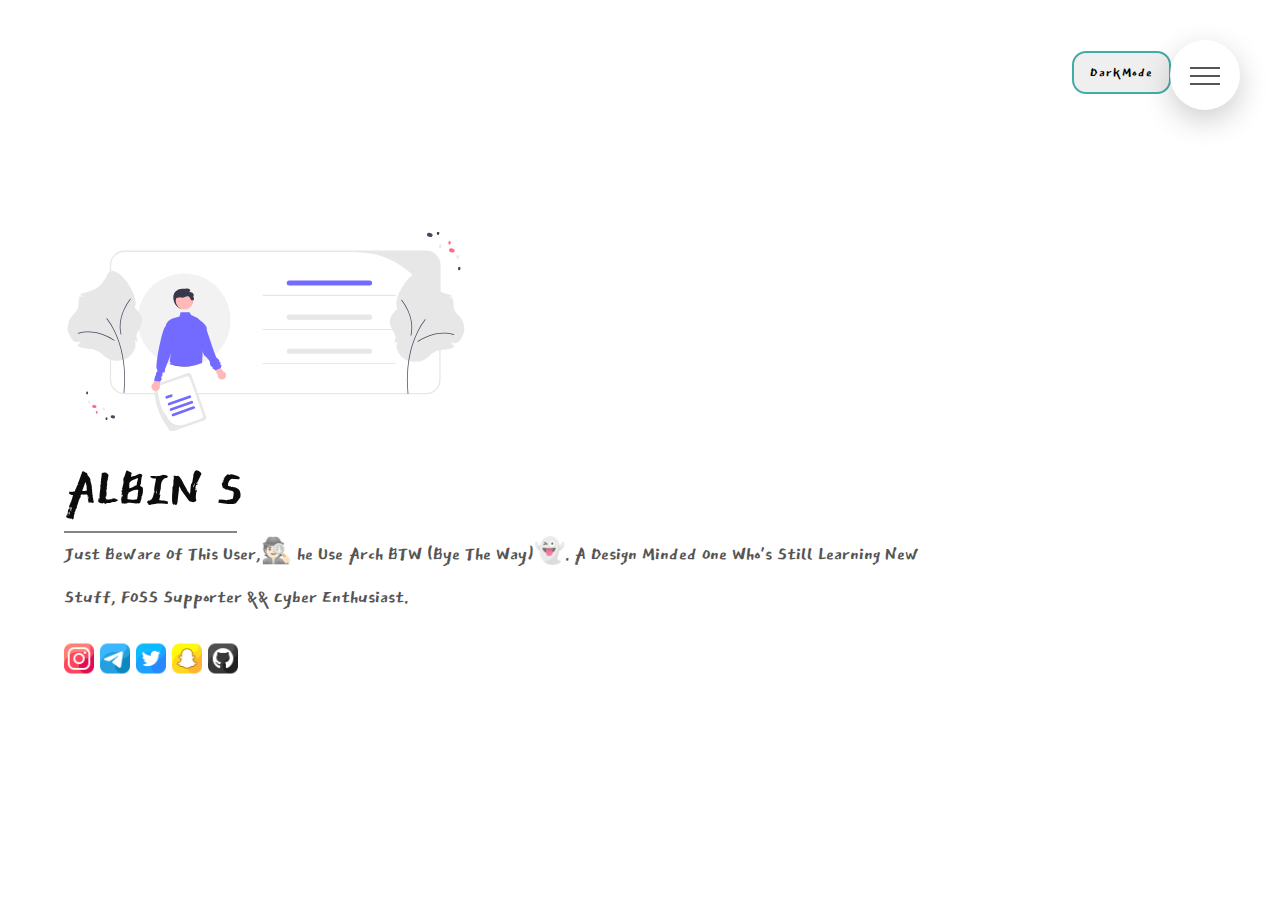
==== commit a456632a: "Add files via upload" ====
--- a/index.html
+++ b/index.html
@@ -21,6 +21,7 @@
         <meta property="og:description" content="  
 ALBIN S
 Just Beware Of This Archenoephlick User,🕵🏻 He Use Arch BTW (Bye The Way)👻. A Design Minded One Who's Still learning, FOSS Supporter And Cyber Enthusiast.">
+<link rel="preconnect" href="https://fonts.googleapis.com"><link rel="preconnect" href="https://fonts.gstatic.com" crossorigin><link href="https://fonts.googleapis.com/css2?family=East+Sea+Dokdo&display=swap" rel="stylesheet">
         <meta property="og:image" content="/meta.68c3c419.jpg">
         <meta name="twitter:card" content="summary_large_image">
         <meta name="twitter:title" content="BylonLog | Personal Page">
@@ -33,6 +34,7 @@
         <link rel="stylesheet" href="index_files/js.6b45d150.css">
         <link id="theme" rel="stylesheet" type="text/css" href="light-theme.css" />
         <link rel="icon" type="image/png" href="index_files/icons/icon.png"/>
+        <style> @import url('https://fonts.googleapis.com/css2?family=East+Sea+Dokdo&display=swap'); </style>
 </head>
 
 <body>
@@ -41,7 +43,9 @@
                         for="nav-toggle" class="navigation__button"> <span class="navigation__icon"
                                 aria-label="toggle navigation menu">&nbsp;</span> </label>
                 <div class="navigation__background">&nbsp;</div>
+                   <button class="btn, button_slide slide_diagonal" id="theme-toggle">DarkMode</button>
                 <nav class="navigation__nav" role="navigation">
+               
                         <ul class="navigation__list">
                                 <li class="navigation__item"> <a href="#header"
                                                 class="navigation__link"><span>01</span>Go Homepage</a> </li>
@@ -65,7 +69,7 @@
                         <p class="header__description">
 
 Just Beware Of This User,🕵🏻 he Use Arch BTW (Bye The Way)👻. A Design Minded One Who's Still Learning New Stuff, FOSS Supporter && Cyber Enthusiast.</p><br>
-<button class="btn, button_slide slide_diagonal" id="theme-toggle">Switch to dark mode</button><br>
+<br>
                         <div class="icon">
      <a href="https://instagram.com/bylonlog"><img class="icon" src="index_files/icons/insta.png"></img></a>..
      <a href="https://t.me/bylonlog"><img class="icon" src="index_files/icons/telegram.png"></img></a>..
@@ -86,11 +90,11 @@
         // if it's light -> go dark
         if(themeStylesheet.href.includes('light')){
             themeStylesheet.href = 'dark-theme.css';
-            themeToggle.innerText = 'Switch to light mode';
+            themeToggle.innerText = 'LightMode';
         } else {
             // if it's dark -> go light
             themeStylesheet.href = 'light-theme.css';
-            themeToggle.innerText = 'Switch to dark mode';
+            themeToggle.innerText = 'DarkMode';
 
         }
     })
--- a/light-theme.css
+++ b/light-theme.css
@@ -7,7 +7,8 @@
 }
 
 html {
-    font-size: 62.5%
+    font-size: 62.5%;
+    font-family: 'East Sea Dokdo', cursive;
 }
 .image{
 width:280px;
@@ -23,17 +24,19 @@
     }
 }
 .btn{
-
+font-family: 'East Sea Dokdo', cursive;
 }
 .button_slide {
+font-family: 'East Sea Dokdo', cursive;
+float:right;
   color: black;
   border: 2px solid #42ada6;
   border-radius: 14px;
-  padding: 9px 18px;
-  margin-bottom:5px;
+  padding: 5px 7px;
+  margin-top:7%;
+  margin-right:20%;
   display: inline-block;
-  font-family: "Lucida Console", Monaco, monospace;
-  font-size: 14px;
+  font-size: 18px;
   letter-spacing: 1px;
   cursor: pointer;
   box-shadow: inset 0 0 0 0 #42ada6;
@@ -41,23 +44,44 @@
   -moz-transition: ease-out 0.4s;
   transition: ease-out 0.4s;
 }
-
+@media (min-width:768px) {
+.button_slide {
+font-family: 'East Sea Dokdo', cursive;
+float:right;
+  color: black;
+  border: 2px solid #42ada6;
+  border-radius: 14px;
+  padding: 8px 16px;
+  margin-top:4%;
+  margin-right:8.5%;
+  display: inline-block;
+  font-size: 18px;
+  letter-spacing: 1px;
+  cursor: pointer;
+  box-shadow: inset 0 0 0 0 #42ada6;
+  -webkit-transition: ease-out 0.4s;
+  -moz-transition: ease-out 0.4s;
+  transition: ease-out 0.4s;
+}
+}
 
 .slide_diagonal:hover {
+font-family: 'East Sea Dokdo', cursive;
   box-shadow: inset 400px 50px 0 0 #42ada6;
 }
 
 
 body {
 background-color: f7f7f7;
-    
+    font-family: 'East Sea Dokdo', cursive;
     background-size: cover;
     background-attachment: fixed;
     background-repeat: no-repeat;
 }
 
 p {
-    line-height: 1.7
+    line-height: 1.7;
+    font-family: 'East Sea Dokdo', cursive;
 }
 
 
@@ -66,7 +90,8 @@
     max-width: 50rem;
     margin: 0 auto;
     font-size: 1.8rem;
-    text-align: left
+    text-align: left;
+    font-family: 'East Sea Dokdo', cursive;
 }
 
 @media (min-width:768px) {
@@ -84,12 +109,13 @@
     display: inline-block;
     font-size: 4.8rem;
     text-align: left;
+    font-family: 'East Sea Dokdo', cursive;
 }
 
 @media (min-width:768px) {
     .heading-primary {
         font-size: 6.8rem;
-        font-family: 'kaiju_monster__gregular';
+        font-family: 'East Sea Dokdo', cursive;
     }
 }
 
@@ -181,6 +207,7 @@
     height: 30px;
     display: inline;
     color:white;
+    
 }
 .icon:hover{
 filter:grayscale(10%);
@@ -370,7 +397,7 @@
 
 
 .header {
-    font-family: 'kaiju_monster__gregular';
+font-family: 'East Sea Dokdo', cursive;
     background-image: url('bg.png');
     background-size: cover;
     background-attachment: fixed;
@@ -379,6 +406,7 @@
 }
 
 .header__text-box {
+font-family: 'East Sea Dokdo', cursive;
     position: absolute;
     top: 50%;
     left: 50%;
@@ -390,7 +418,7 @@
 }
 
 .header__description {
-font-family: 'kaiju_monster__gregular';
+font-family: 'East Sea Dokdo', cursive;
     max-width: 90rem;
     font-size: 1.8rem;
     color: black;
@@ -400,7 +428,7 @@
 
 @media (min-width:768px) {
     .header__description {
-    font-family: 'kaiju_monster__gregular';
+    font-family: 'East Sea Dokdo', cursive;
         width: 80%;
         font-size: 2.5rem;
         text-align:left;
@@ -426,6 +454,7 @@
 .intro {
     text-align: left;
     background: #f4f4f4;
+    font-family: 'East Sea Dokdo', cursive;
     padding: 4rem 5rem 0rem;
     border-radius:15px;
     margin-left:1em;
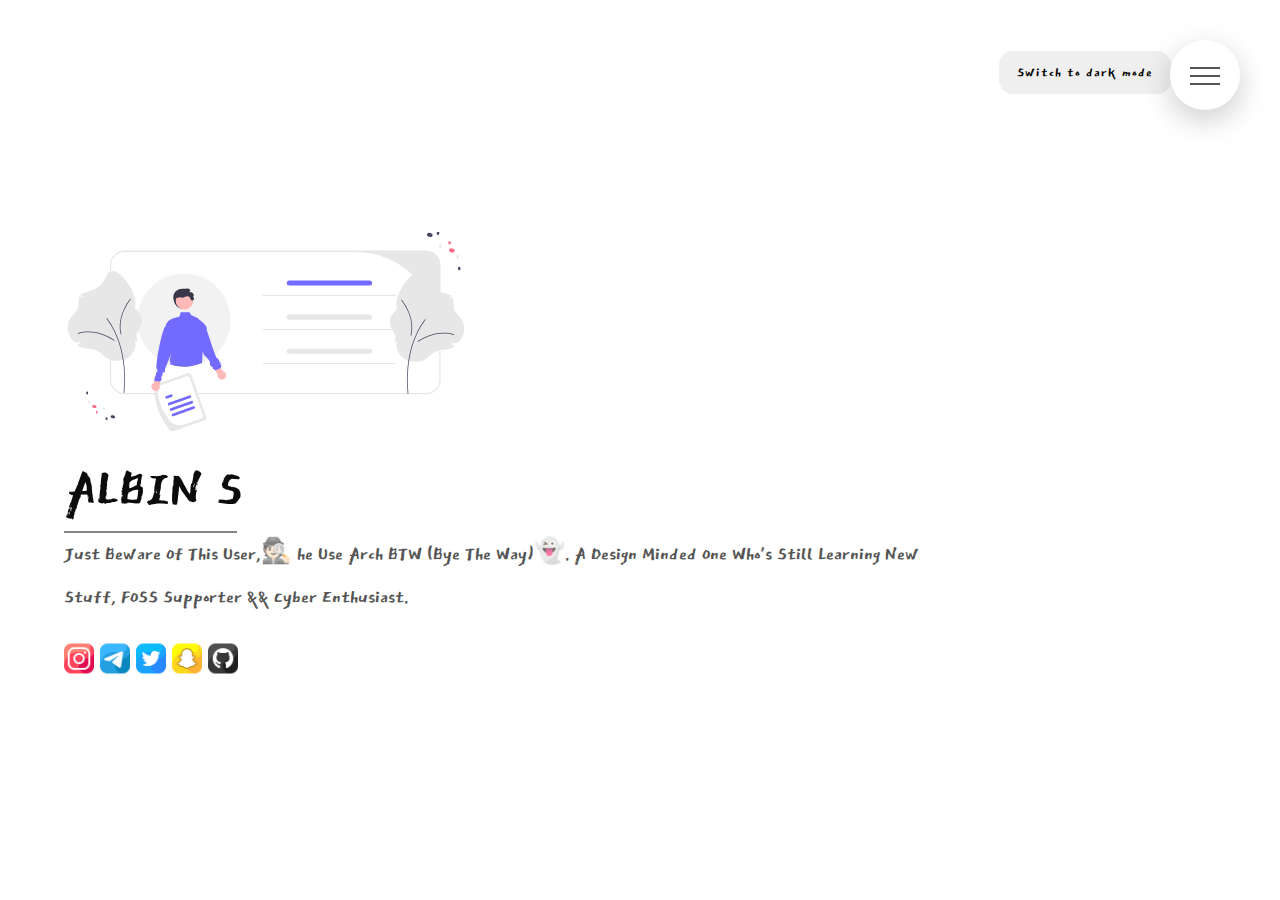
==== commit 27e8a7ed: "Add files via upload" ====
--- a/index.html
+++ b/index.html
@@ -43,7 +43,7 @@
                         for="nav-toggle" class="navigation__button"> <span class="navigation__icon"
                                 aria-label="toggle navigation menu">&nbsp;</span> </label>
                 <div class="navigation__background">&nbsp;</div>
-                   <button class="btn, button_slide slide_diagonal" id="theme-toggle">DarkMode</button>
+                   <button class="btn, button_slide slide_diagonal" id="theme-toggle">Switch to dark mode</button>
                 <nav class="navigation__nav" role="navigation">
                
                         <ul class="navigation__list">
@@ -90,11 +90,11 @@
         // if it's light -> go dark
         if(themeStylesheet.href.includes('light')){
             themeStylesheet.href = 'dark-theme.css';
-            themeToggle.innerText = 'LightMode';
+            themeToggle.innerText = 'Switch to light mode';
         } else {
             // if it's dark -> go light
             themeStylesheet.href = 'light-theme.css';
-            themeToggle.innerText = 'DarkMode';
+            themeToggle.innerText = 'Switch to dark mode';
 
         }
     })
--- a/light-theme.css
+++ b/light-theme.css
@@ -30,7 +30,7 @@
 font-family: 'East Sea Dokdo', cursive;
 float:right;
   color: black;
-  border: 2px solid #42ada6;
+  border: 2px solid transparent;
   border-radius: 14px;
   padding: 5px 7px;
   margin-top:7%;
@@ -49,7 +49,7 @@
 font-family: 'East Sea Dokdo', cursive;
 float:right;
   color: black;
-  border: 2px solid #42ada6;
+  border: 2px solid transparent;
   border-radius: 14px;
   padding: 8px 16px;
   margin-top:4%;
